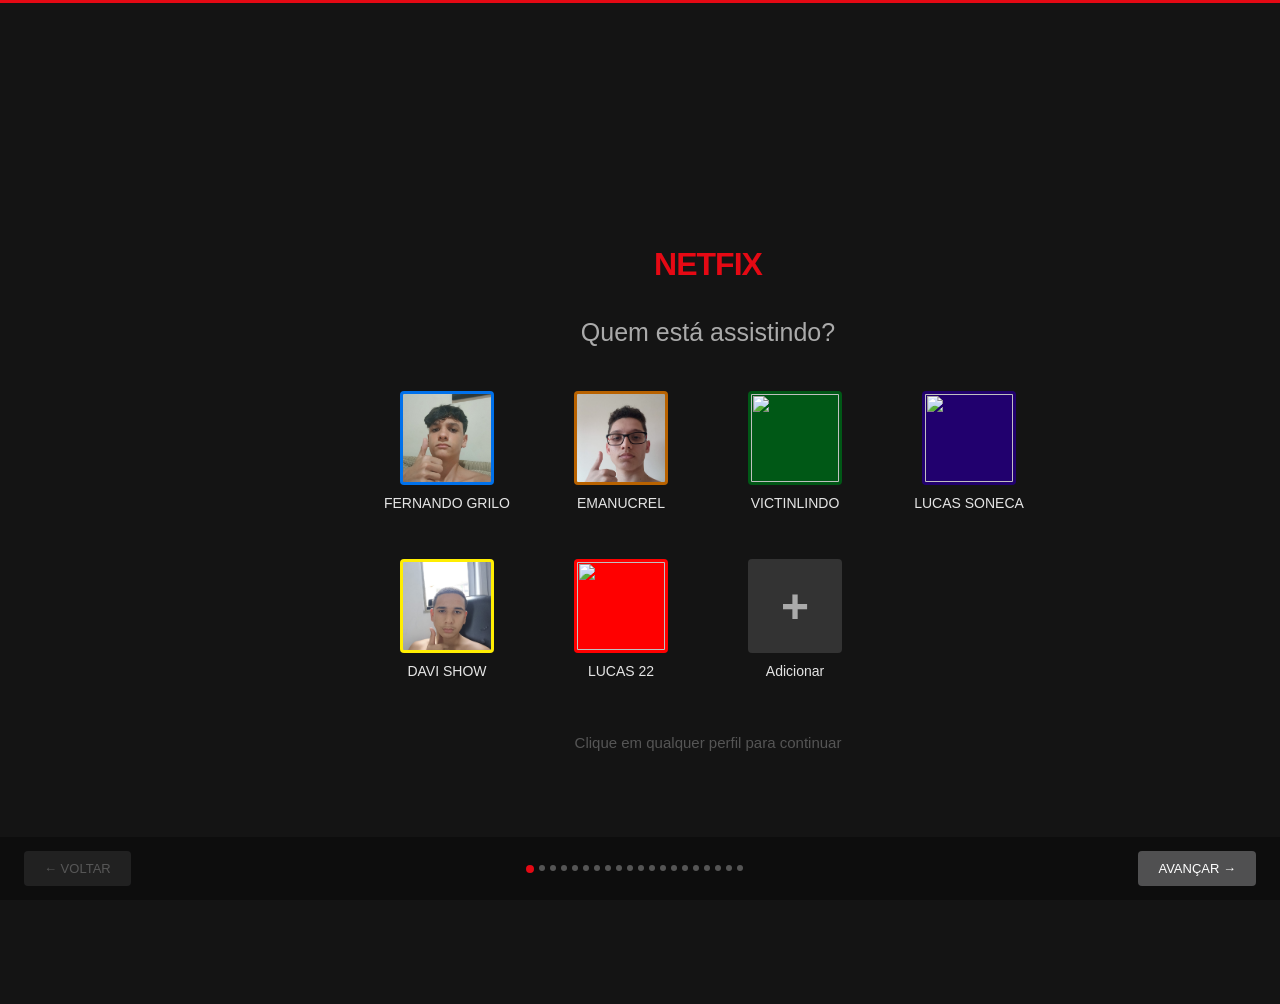
==== index_completo.html @ 7d819371 "Update and rename index_completo to index_completo.html" ====
<!DOCTYPE html>
<html lang="pt-BR">

<head>
  <meta charset="UTF-8">
  <meta name="viewport" content="width=device-width, initial-scale=1.0">
  <title>Desigualdade de Gênero - Netflix</title>
  <link rel="stylesheet" href="style.css">
</head>

<body>

  <div class="progress">
    <div class="progress-fill" id="prog"></div>
  </div>

  <!-- Slide 1: Perfis -->
  <div class="slide active" id="s1">
    <div class="nf-logo" style="margin-bottom:10px">NETFIX</div>
    <p style="font-size:25px;color:#aaa;margin-bottom:4px">Quem está assistindo?</p>
    <div class="profiles" id="profiles-grid">
    <div class="profile-card" onclick="go(2)">
        <div class="avatar" style="background:#0071eb;overflow:hidden;padding:0"><img src="fotofernando (1).jpeg"
            style="width:100%;height:100%;object-fit:cover;display:block"></div><span class="profile-name">FERNANDO
          GRILO</span>
      </div>
    <div class="profile-card" onclick="go(2)">
        <div class="avatar" style="background:#b86200;overflow:hidden;padding:0"><img src="fotoemanuel (1).jpeg"
            style="width:100%;height:100%;object-fit:cover;display:block"></div><span class="profile-name">EMANUCREL</span>
      </div>
    <div class="profile-card" onclick="go(2)">
        <div class="avatar" style="background:#005816;overflow:hidden;padding:0"><img src="foto victor.jpeg"
            style="width:100%;height:100%;object-fit:cover;display:block"></div><span class="profile-name">VICTINLINDO
          </span>
      </div>
    <div class="profile-card" onclick="go(2)">
        <div class="avatar" style="background:#21006e;overflow:hidden;padding:0"><img src="foto lucas soneca.jpeg"
            style="width:100%;height:100%;object-fit:cover;display:block"></div><span class="profile-name">LUCAS SONECA
          </span>
      </div>
    <div class="profile-card" onclick="go(2)">
        <div class="avatar" style="background:#ffee02;overflow:hidden;padding:0"><img src="fotodavi (1).jpeg"
            style="width:100%;height:100%;object-fit:cover;display:block"></div><span class="profile-name">DAVI
          SHOW</span>
      </div>
    <div class="profile-card" onclick="go(2)">
        <div class="avatar" style="background:#ff0000;overflow:hidden;padding:0"><img src="foto lucas avila.jpeg"
            style="width:100%;height:100%;object-fit:cover;display:block"></div><span class="profile-name">LUCAS
          22</span>
      </div>
      
    <div class="profile-card" onclick="openAddProfile()">
        <div class="avatar"
            style="background:#333;display:flex;align-items:center;justify-content:center;font-size:48px;color:#aaa">+
        </div><span class="profile-name">Adicionar</span>
      </div>
    </div>

      <div id="add-modal"
        style="display:none;position:absolute;inset:0;background:rgba(0,0,0,0.85);align-items:center;justify-content:center;z-index:99">
        <div style="background:#1f1f1f;padding:32px;border-radius:8px;width:320px;text-align:center">
          <div style="font-size:25px;font-weight:700;margin-bottom:20px">Novo Perfil</div>
          <input id="new-name" placeholder="Seu nome"
            style="width:100%;padding:10px;border-radius:4px;border:1px solid #555;background:#333;color:#fff;font-size:14px;margin-bottom:12px">
          <input id="new-photo" type="file" accept="image/*"
            style="width:100%;padding:10px;border-radius:4px;border:1px solid #555;background:#333;color:#aaa;font-size:13px;margin-bottom:20px">
          <div style="display:flex;gap:10px;justify-content:center">
            <button onclick="closeModal()"
              style="background:#555;color:#fff;border:none;padding:10px 20px;border-radius:4px;cursor:pointer;font-size:14px">Cancelar</button>
            <button onclick="addProfile()"
              style="background:#E50914;color:#fff;border:none;padding:10px 20px;border-radius:4px;cursor:pointer;font-size:14px">Adicionar</button>
          </div>
        </div>
      </div>
      <p style="font-size:15px;color:#555">Clique em qualquer perfil para continuar</p>
    </div>

    <!-- Slide 2: Loading -->
    <div class="slide" id="s2">
      <div style="display:flex;flex-direction:column;align-items:center;gap:24px">
        <div id="nf-letters" class="loading-n"></div>
        <div class="load-track">
          <div class="load-fill" id="lb"></div>
        </div>
      </div>
    </div>

    <!-- Slide 3: Catálogo -->
    <div class="slide" id="s3" style="align-items:flex-start;justify-content:flex-start;padding-top:32px">
      <div style="width:100%">
        <div class="nf-logo" style="font-size:22px;margin-bottom:18px">NETFIX</div>
        <div class="cat-header"><span>Início</span><span>Séries</span><span>Filmes</span><span>Documentários</span><span
            onclick="go(15)" style="color:#E50914;opacity:1;font-weight:700">Livros do Dia</span></div>
        <div class="row-title">EM DESTAQUE HOJE</div>
        <div class="card-row">
          <div class="card featured" style="background:#8B1A1A" onclick="go(4)">
            <div class="card-overlay"></div>
            <div style="z-index:1">
              <div style="font-size:9px;color:#E50914;font-weight:700;letter-spacing:1px;margin-bottom:2px">DOCUMENTÁRIO
              </div>
              <div class="card-title">Desigualdade de Gênero</div>
            </div>
          </div>
          <div class="card" style="background:#1a4a8a">
            <div class="card-overlay"></div>
            <div class="card-title">O Voto Feminino</div>
          </div>
          <div class="card" style="background:#2d5a2d">
            <div class="card-overlay"></div>
            <div class="card-title">Trabalho Igual</div>
          </div>
          <div class="card" style="background:#6a2d6a">
            <div class="card-overlay"></div>
            <div class="card-title">Vozes Silenciadas</div>
          </div>
        </div>
        <div class="row-title">CONTINUAR ASSISTINDO</div>
        <div class="card-row">
          <div class="card" style="background:#4a2d1a">
            <div class="card-overlay"></div>
            <div class="card-title">Feminismo Global</div>
          </div>
          <div class="card" style="background:#1a3a4a">
            <div class="card-overlay"></div>
            <div class="card-title">Sufrágio</div>
          </div>
          <div class="card" style="background:#3a1a4a">
            <div class="card-overlay"></div>
            <div class="card-title">Brechas Salariais</div>
          </div>
          <div class="card" style="background:#3a4a1a">
            <div class="card-overlay"></div>
            <div class="card-title">Poder e Gênero</div>
          </div>
        </div>
        <p style="font-size:12px;color:#555">Clique em "Desigualdade de Gênero" para assistir</p>
      </div>
    </div>

    <!-- Slide 4: Play -->
    <div class="slide" id="s4">
      <div style="text-align:center">
        <div style="font-size:12px;color:#E50914;letter-spacing:2px;margin-bottom:14px;font-weight:600">NETFIX APRESENTA
        </div>
        <div style="font-size:44px;font-weight:900;line-height:1.1;margin-bottom:10px">DESIGUALDADE<br>DE GÊNERO</div>
        <div style="font-size:15px;color:#aaa;margin-bottom:24px">Um documentário sobre o que precisamos mudar</div>
        <div style="display:flex;justify-content:center;gap:12px">
          <button class="nf-btn" onclick="go(5)">► Assistir</button>
          <button class="nf-btn-sec" onclick="go(5)">+ Minha lista</button>
        </div>
        <div style="margin-top:18px;font-size:12px;color:#555">2025 · Documentário · 1h 47min · 14 anos</div>
      </div>
    </div>

    <!-- Slide 5: Definição -->
    <div class="slide" id="s5" style="align-items:flex-start;justify-content:flex-start;padding-top:36px">
      <div><span class="ep-badge">EP. 1</span><span class="ep-cat">DEFINIÇÃO</span></div>
      <div class="doc-title">O que é desigualdade de gênero?</div>
      <div class="doc-sub">Conceito, dimensões e por que importa</div>

      <div class="grid2">

        <div class="card-dark full">
          <h4>Definição</h4>
          <p>
            Desigualdade de gênero é a distribuição desigual de direitos, oportunidades, poder e recursos entre homens e
            mulheres, perpetuando a subordinação feminina. Enraizada na cultura patriarcal e no machismo, ela se
            manifesta
            na diferença salarial, dupla jornada de trabalho, violência doméstica e menor representação feminina em
            cargos
            de liderança.
          </p>
        </div>

        <div class="card-dark">
          <h4>Dimensões principais</h4>
          <ul>
            <li>Economia → mulheres ganham menos e têm menos cargos altos.</li>
            <li>Política → pouca presença feminina no poder.</li>
            <li>Educação → desigualdade em algumas áreas e oportunidades.</li>
            <li>Saúde e bem-estar → sobrecarga e acesso desigual a cuidados.</li>
            <li>Violência e segurança → mais vítimas de violência e insegurança.</li>
          </ul>
        </div>

        <div class="card-dark">
          <h4>Por que estudar?</h4>
          <p>
            Estudar a desigualdade de gênero é importante para entender as injustiças, combater desigualdades, promover
            o
            respeito e ajudar a construir uma sociedade mais justa, onde todos tenham as mesmas oportunidades.
          </p>
        </div>

      </div>
    </div>

    <!-- Slide 6: Histórico -->
    <div class="slide" id="s6" style="align-items:flex-start;justify-content:flex-start;padding-top:36px">
      <div><span class="ep-badge">EP. 2</span><span class="ep-cat">CONTEXTO HISTÓRICO</span></div>
      <div class="doc-title">Uma longa batalha</div>
      <div class="doc-sub">Como chegamos até aqui?</div>

      <div style="width:100%">

        <div class="tl">
          <div class="tl-dot"></div>
          <div class="tl-text">
            <div class="tl-year">Século XVIII — Origem das ideias</div>
            Debate sobre igualdade surge com o Iluminismo. Mary Wollstonecraft defende educação feminina (1792).
          </div>
        </div>

        <div class="tl">
          <div class="tl-dot"></div>
          <div class="tl-text">
            <div class="tl-year">Século XIX — Surgimento dos movimentos</div>
            Revolução Industrial leva mulheres ao trabalho. Movimentos sufragistas surgem na Europa e EUA — luta pelo
            direito ao voto feminino.
          </div>
        </div>

        <div class="tl">
          <div class="tl-dot"></div>
          <div class="tl-text">
            <div class="tl-year">Início do século XX — Direito ao voto</div>
            Mulheres conquistam o voto em vários países. No Brasil: 1932.
          </div>
        </div>

        <div class="tl">
          <div class="tl-dot"></div>
          <div class="tl-text">
            <div class="tl-year">1948 — Igualdade reconhecida</div>
            ONU proclama a Declaração Universal dos Direitos Humanos, afirmando a igualdade entre homens e mulheres.
          </div>
        </div>

        <div class="tl">
          <div class="tl-dot"></div>
          <div class="tl-text">
            <div class="tl-year">1960–1970 — Segunda onda feminista</div>
            Luta por direitos reprodutivos, igualdade no trabalho e combate à violência doméstica.
          </div>
        </div>

        <div class="tl">
          <div class="tl-dot"></div>
          <div class="tl-text">
            <div class="tl-year">1979 — CEDAW</div>
            Convenção da ONU para eliminar todas as formas de discriminação contra a mulher.
          </div>
        </div>

        <div class="tl">
          <div class="tl-dot"></div>
          <div class="tl-text">
            <div class="tl-year">1990–2000 — Expansão de políticas</div>
            Leis contra violência doméstica, mais acesso à educação e trabalho, e mais mulheres na política.
          </div>
        </div>

        <div class="tl">
          <div class="tl-dot"></div>
          <div class="tl-text">
            <div class="tl-year">2015 — ODS 5</div>
            Igualdade de gênero vira meta global com os Objetivos de Desenvolvimento Sustentável da ONU.
          </div>
        </div>

        <div class="tl">
          <div class="tl-dot"></div>
          <div class="tl-text">
            <div class="tl-year">2017+ — #MeToo</div>
            Debate global sobre assédio, abuso de poder e desigualdade estrutural ganha força.
          </div>
        </div>

      </div>
    </div>

    <!-- Slide 7: Exemplos -->
    <div class="slide" id="s7" style="align-items:flex-start;justify-content:flex-start;padding-top:36px">
      <div><span class="ep-badge">EP. 3</span><span class="ep-cat">EXEMPLOS ATUAIS</span></div>
      <div class="doc-title">Brasil e Mundo</div>
      <div class="doc-sub">A desigualdade em cena hoje</div>
      <div class="grid2">
        <div class="card-dark">
          <h4>No Brasil</h4>
          <ul>
            <li>Mulheres recebem 20% menos que homens</li>
            <li>Apenas 18% do Congresso é feminino</li>
            <li>1 mulher morta por feminicídio a cada 6h</li>
            <li>Trabalho doméstico majoritariamente feminino</li>
            <li>Teto de vidro em cargos executivos</li>
          </ul>
        </div>
        <div class="card-dark">
          <h4>No Mundo</h4>
          <ul>
            <li>Apenas 26 países com paridade de gênero</li>
            <li>650 milhões de mulheres casadas antes dos 18 anos</li>
            <li>Afeganistão proíbe educação feminina</li>
            <li>EUA: 82 cents para cada $1 de homens</li>
            <li>África: maior brecha em saúde feminina</li>
          </ul>
        </div>
      </div>
    </div>

    <!-- Slide 8: Dados -->
    <div class="slide" id="s8" style="align-items:flex-start;justify-content:flex-start;padding-top:36px">
      <div><span class="ep-badge">EP. 4</span><span class="ep-cat">DADOS E ESTATÍSTICAS</span></div>
      <div class="doc-title">Os números que chocam</div>
      <div class="doc-sub">Fonte: ONU Mulheres, FMI, WEF 2024</div>
      <div class="grid2">
        <div class="stat">
          <div class="stat-n">68%</div>
          <div class="stat-l">da lacuna global de gênero ainda precisa ser fechada (WEF 2024)</div>
        </div>
        <div class="stat">
          <div class="stat-n">131</div>
          <div class="stat-l">anos estimados para alcançar igualdade no ritmo atual</div>
        </div>
        <div class="stat">
          <div class="stat-n">2,7x</div>
          <div class="stat-l">mais tempo que mulheres dedicam a trabalho não remunerado</div>
        </div>
        <div class="stat">
          <div class="stat-n">R$760bi</div>
          <div class="stat-l">ganho potencial ao Brasil com igualdade de gênero no trabalho</div>
        </div>
      </div>
    </div>

    <!-- Slide 9: Causas -->
    <div class="slide" id="s9" style="align-items:flex-start;justify-content:flex-start;padding-top:36px">
      <div><span class="ep-badge">EP. 5</span><span class="ep-cat">CAUSAS</span></div>
      <div class="doc-title">Raízes do problema</div>
      <div class="doc-sub">Por que a desigualdade persiste?</div>
      <div class="grid2">
        <div class="card-dark">
          <h4>Estruturais</h4>
          <ul>
            <li>Patriarcado histórico e cultural → sistema que privilegia homens</li>
            <li>Leis e sistemas legais desiguais → direitos não aplicados igualmente</li>
            <li>Acesso desigual à educação → menos oportunidades para mulheres</li>
            <li>Trabalho doméstico não valorizado → trabalho não pago e invisível</li>
          </ul>
        </div>

        <div class="card-dark">
          <h4>Culturais</h4>
          <ul>
            <li>Estereótipos de gênero desde a infância → limitam comportamentos e escolhas</li>
            <li>Representação midiática distorcida → mulheres retratadas de forma inferior</li>
            <li>Normas religiosas restritivas → impõem papéis sociais limitados</li>
            <li>Socialização diferenciada → criação diferente entre homens e mulheres</li>
          </ul>
        </div>

        <div class="card-dark">
          <h4>Econômicas</h4>
          <ul>
            <li>Segregação ocupacional por gênero → profissões separadas e desiguais</li>
            <li>Penalidade pela maternidade → impacto negativo na carreira</li>
            <li>Falta de licença parental igualitária → desigualdade nas responsabilidades</li>
          </ul>
        </div>

        <div class="card-dark">
          <h4>Políticas</h4>
          <ul>
            <li>Sub-representação feminina no poder → poucas mulheres em cargos políticos</li>
            <li>Falta de cotas e políticas afirmativas → pouca correção da desigualdade</li>
            <li>Violência política contra mulheres → intimidação e ataques</li>
          </ul>
        </div>
      </div>
    </div>

    <!-- Slide 10: Consequências -->
    <div class="slide" id="s10" style="align-items:flex-start;justify-content:flex-start;padding-top:36px">
      <div><span class="ep-badge">EP. 6</span><span class="ep-cat">CONSEQUÊNCIAS</span></div>
      <div class="doc-title">O custo da desigualdade</div>
      <div class="doc-sub">Quando a metade não tem voz, todos perdem</div>
      <div class="grid2">
        <div class="card-dark full" style="border-left:3px solid #E50914;border-radius:0 4px 4px 0">
          <h4>Para as mulheres</h4>
          <p>A desigualdade de gênero reduz a autonomia financeira das mulheres, deixando muitas dependentes
            economicamente. Isso aumenta a vulnerabilidade à violência doméstica e prejudica a saúde mental devido à
            sobrecarga e pressão constante. Além disso, limita o acesso a cuidados de saúde adequados e a carreiras de
            maior prestígio e remuneração.</p>
        </div>
        <div class="card-dark">
          <h4>Para a economia</h4>
          <ul>
            <li>PIB global 26% menor (McKinsey) → a exclusão feminina reduz a produtividade e o crescimento econômico
              mundial.</li>
            <li>Desperdício de capital humano → talentos femininos são ignorados pelo mercado.</li>
            <li>Menor inovação e diversidade → menos ideias e soluções criativas.</li>
            <li>Pobreza concentrada em mulheres → mais afetadas pela desigualdade econômica.</li>
          </ul>
        </div>
        <div class="card-dark">
          <h4>Para a sociedade</h4>
          <ul>
            <li>Democracias menos representativas → decisões políticas não refletem toda a população.</li>
            <li>Políticas públicas menos inclusivas → áreas essenciais como saúde da mulher são ignoradas.</li>
            <li>Ciclos intergeracionais de pobreza → desigualdade transmitida de geração em geração.</li>
            <li>Violência como norma naturalizada → agressões deixam de ser combatidas com seriedade.</li>
          </ul>
        </div>
      </div>
    </div>

    <!-- Slide 11: Soluções -->
    <div class="slide" id="s11" style="align-items:flex-start;justify-content:flex-start;padding-top:36px">
      <div><span class="ep-badge">EP. 7</span><span class="ep-cat">SOLUÇÕES</span></div>
      <div class="doc-title">O que podemos fazer?</div>
      <div class="doc-sub">Caminhos reais para a mudança</div>
      <div class="grid2">
        <div class="card-dark">
          <h4>Políticas públicas</h4>
          <ul>
            <li>Cotas de gênero na política → garantem participação feminina e aceleram a igualdade.</li>
            <li>Licença parental igualitária → divide responsabilidades e reduz preconceito no trabalho.</li>
            <li>Lei de igualdade salarial → combate a diferença de remuneração entre homens e mulheres.</li>
            <li>Creches universais públicas → permitem que mulheres trabalhem e estudem sem sobrecarga.</li>
          </ul>
        </div>
        <div class="card-dark">
          <h4>Educação</h4>
          <ul>
            <li>Educação não sexista na infância → forma crianças com visão de igualdade desde cedo.</li>
            <li>Combate a estereótipos na escola → amplia escolhas e quebra limitações sociais.</li>
            <li>Educação sexual e de gênero → promove respeito e previne abusos.</li>
          </ul>
        </div>
        <div class="card-dark">
          <h4>Cultura e mídia</h4>
          <ul>
            <li>Representatividade feminina na mídia → inspira e normaliza mulheres no poder.</li>
            <li>Combate à violência simbólica → reduz preconceitos e estereótipos.</li>
            <li>Campanhas de conscientização → incentivam mudança social.</li>
          </ul>
        </div>
        <div class="card-dark">
          <h4>Individual e coletivo</h4>
          <ul>
            <li>Divisão igualitária das tarefas domésticas → reduz desigualdade dentro de casa.</li>
            <li>Apoio a negócios liderados por mulheres → fortalece autonomia econômica.</li>
            <li>Voto em candidatas e políticas igualitárias → impulsiona políticas de igualdade.</li>
          </ul>
        </div>
      </div>
    </div>

    <!-- Slide 12: Vídeo -->
    <div class="slide" id="s12" style="align-items:center;justify-content:center;flex-direction:column;gap:16px">
      <iframe width="80%" height="400px" src="https://www.youtube.com/embed/xSyXSiEyics" frameborder="0" allowfullscreen
        style="border-radius:8px;border:2px solid #E50914"></iframe>
      <p style="font-size:12px;color:#aaa;max-width:80%;text-align:center;line-height:1.7">
        No vídeo, as desigualdades de gênero no mercado de trabalho brasileiro são comentadas por <span
          style="color:#E50914">Jurema Werneck</span> (Diretora da ONG Criola), <span style="color:#E50914">Helena
          Hirata</span> (Especialista em sociologia do trabalho e do gênero e professora da Universidade de Paris VIII)
        e
        <span style="color:#E50914">Hildete Pereira de Melo</span> (Editora da Revista GÊNERO e Coordenadora do Núcleo
        Transdisciplinar de Estudos de Gênero da UFF).
      </p>
    </div>

    <!-- Slide 13: Conclusão -->
    <div class="slide" id="s13">
      <div style="text-align:center;max-width:520px">
        <div style="font-size:11px;color:#E50914;letter-spacing:2px;margin-bottom:14px">CONCLUSÃO</div>
        <div style="font-size:34px;font-weight:800;line-height:1.2;margin-bottom:16px">"Um mundo igualitário<br>não é
          utopia —<br>é escolha."</div>
        <div style="font-size:14px;color:#aaa;line-height:1.7;margin-bottom:24px">A desigualdade de gênero não é
          inevitável. É o resultado de sistemas, decisões e omissões. Mudá-la exige consciência, políticas e ação
          coletiva.</div>
        <div style="display:flex;justify-content:center;gap:20px;font-size:12px;color:#666"><span>ODS 5 —
            ONU</span><span>|</span><span>Igualdade até 2030</span><span>|</span><span>Você faz parte</span></div>
      </div>
    </div>

    <!-- Slide 14: Créditos -->
    <div class="slide" id="s14">
      <div style="text-align:center">
        <div class="credits-t">Desigualdade de Gênero</div>
        <div class="credits-s">2025 · Documentário</div>
        <div class="divider"></div>
        <div class="credits-sec">
          <h4>Direção e roteiro</h4>
          <div class="credits-name">FEITO POR FERNANDO, EMANUEL, DAVI</div>
        </div>
        <div class="credits-sec">
          <h4>Produção</h4>
          <div class="credits-name">GRUPO DO 2º ANO B</div>
        </div>
        <div class="credits-sec">
          <h4>Fontes</h4>
          <div class="credits-name" style="font-size:12px;color:#777">ONU Mulheres · WEF 2024 · IBGE · McKinsey</div>
        </div>
        <div class="divider"></div>
        <div style="font-size:11px;color:#444;letter-spacing:1px">NETFIX ORIGINALS · 2025</div>
      </div>
    </div>

    <!-- Slide 15: Capa Lucíola -->
    <div class="slide" id="s15"
      style="align-items:center;justify-content:center;flex-direction:column;gap:0;background:radial-gradient(ellipse at center, #1a0505 0%, #141414 70%)">
      <div style="font-size:10px;color:#E50914;letter-spacing:4px;margin-bottom:20px;font-weight:700">LIVROS DO DIA
      </div>

      <div
        style="width:200px;height:300px;background:linear-gradient(160deg,#6b0f0f,#1a0000);border-radius:8px;display:flex;flex-direction:column;align-items:center;justify-content:center;box-shadow:0 0 60px rgba(229,9,20,0.4),0 20px 60px rgba(0,0,0,0.8);border:1px solid #E50914;position:relative;overflow:hidden">
        <div
          style="position:absolute;top:0;left:0;right:0;height:3px;background:linear-gradient(90deg,transparent,#E50914,transparent)">
        </div>
        <div
          style="position:absolute;inset:0;background:repeating-linear-gradient(45deg,transparent,transparent 20px,rgba(255,255,255,0.01) 20px,rgba(255,255,255,0.01) 21px)">
        </div>
        <div style="text-align:center;padding:20px;z-index:1">
          <div style="font-size:10px;color:#E50914;letter-spacing:3px;margin-bottom:16px">ROMANCE</div>
          <div style="font-size:32px;font-weight:900;line-height:1.1;color:#fff;letter-spacing:2px">LUCÍOLA</div>
          <div style="width:50px;height:2px;background:#E50914;margin:16px auto"></div>
          <div style="font-size:11px;color:#aaa;letter-spacing:1px">JOSÉ DE ALENCAR</div>
          <div style="font-size:10px;color:#555;margin-top:8px">1862</div>
        </div>
        <div
          style="position:absolute;bottom:0;left:0;right:0;height:3px;background:linear-gradient(90deg,transparent,#E50914,transparent)">
        </div>
      </div>

      <div style="margin-top:28px;text-align:center">
        <div style="font-size:13px;color:#aaa;margin-bottom:6px">Romance Clássico Brasileiro · 1862</div>
        <div style="font-size:11px;color:#555">Avance para começar a leitura</div>
      </div>

      <button class="nf-btn" onclick="go(16)" style="margin-top:22px">► Começar</button>
    </div>

    <div class="grid2">

  <!-- Slide 16: Resumo -->
    <div class="slide" id="s16" style="align-items:flex-start;justify-content:flex-start;padding-top:36px">
      <div style="margin-bottom:6px">
        <span class="ep-badge">CAP. 1</span>
        <span class="ep-cat">RESUMO</span>
      </div>
      <div class="doc-title">O que acontece em Lucíola?</div>
      <div class="doc-sub">José de Alencar · A história de Lúcia</div>

      <div class="grid2">

        <div class="card-dark full" style="border-left:3px solid #E50914;border-radius:0 4px 4px 0">
          <h4>A história</h4>
          <p>
            <em>Lucíola</em> narra a história de <strong style="color:#E50914">Lúcia</strong>, uma jovem de família
            humilde que, após a morte do pai e a doença do irmão,
            se torna cortesã no Rio de Janeiro para sobreviver e sustentar os seus. O narrador, <strong
              style="color:#E50914">Paulo</strong>, a conhece
            em um baile e se apaixona perdidamente por ela — sem saber, a princípio, quem ela realmente é.
            Ao descobrir a vida que Lúcia leva, Paulo não a abandona. Pelo contrário, ela passa a corresponder
            ao amor dele com uma intensidade que transforma ambos. Lúcia vive um conflito profundo entre
            o mundo em que está presa e o amor puro que sente por Paulo, buscando sua redenção.
            O romance termina de forma trágica — Lúcia morre, mas redimida, pura em sua essência.
          </p>
        </div>

        <div class="card-dark">
          <h4>Personagens</h4>
          <ul>
            <li><strong style="color:#E50914">Lúcia (Lucíola)</strong> → protagonista. Cortesã de aparência fria, mas
              alma
              sensível e pura.</li>
            <li><strong style="color:#E50914">Paulo</strong> → narrador. Jovem honesto que se apaixona por Lúcia e tenta
              salvá-la.</li>
            <li><strong style="color:#E50914">Família de Lúcia</strong> → pai doente e irmão — razão de todo o
              sacrifício
              dela.</li>
            <li><strong style="color:#E50914">Sr. Couto</strong> → homem rico que mantém Lúcia financeiramente.</li>
          </ul>
        </div>

        <div class="card-dark">
          <h4>Estrutura da obra</h4>
          <ul>
            <li>Narrado em <strong style="color:#E50914">primeira pessoa</strong> por Paulo.</li>
            <li>Formato de <strong style="color:#E50914">cartas</strong> enviadas a uma amiga chamada G.M.</li>
            <li>Ambientado no <strong style="color:#E50914">Rio de Janeiro do século XIX</strong>.</li>
            <li>Divide-se em <strong style="color:#E50914">24 capítulos</strong> que seguem a evolução do romance.</li>
          </ul>
        </div>

      </div>
    </div>
</div>

    <!-- Slide 17: Interpretação e Análise -->
    <div class="slide" id="s17" style="align-items:flex-start;justify-content:flex-start;padding-top:36px">
      <div style="margin-bottom:6px">
        <span class="ep-badge">CAP. 2</span>
        <span class="ep-cat">INTERPRETAÇÃO E ANÁLISE</span>
      </div>
      <div class="doc-sub">Leituras profundas da obra</div>

      <div class="grid2">

        <div class="card-dark">
          <h4>A dualidade de Lúcia</h4>
          <p>Lúcia carrega dois mundos: o corpo que vende e a alma que preserva. Alencar constrói uma personagem que é
            ao
            mesmo tempo <strong style="color:#E50914">impura aos olhos da sociedade</strong> e <strong
              style="color:#E50914">pura em sua essência moral</strong>. Ela não escolheu a vida que tem — foi empurrada
            a
            ela pela miséria.</p>
        </div>

        <div class="card-dark">
          <h4>Crítica social velada</h4>
          <p>O romance denuncia a <strong style="color:#E50914">hipocrisia da sociedade burguesa</strong>: os mesmos
            homens ricos que frequentam Lúcia são os que a condenam publicamente. Alencar mostra que o julgamento moral
            recai sobre a mulher, nunca sobre o homem que a explora.</p>
        </div>

        <div class="card-dark">
          <h4>O amor como redenção</h4>
          <p>Para Alencar, o <strong style="color:#E50914">amor romântico e puro</strong> é a única força capaz de
            redimir
            Lúcia. O amor de Paulo não a salva da morte, mas a salva de si mesma — ela morre reconciliada com sua
            própria
            alma, o que no Romantismo representa a <strong style="color:#E50914">vitória moral</strong>.</p>
        </div>

        <div class="card-dark">
          <h4>O olhar masculino</h4>
          <p>Paulo narra a história — e isso é uma escolha importante. <strong style="color:#E50914">Lúcia nunca fala
              por
              si mesma</strong> de forma direta: sua história é filtrada pelo ponto de vista de um homem. Isso reflete a
            estrutura patriarcal da época, em que a voz da mulher era mediada e controlada.</p>
        </div>

      </div>
    </div>

    <!-- Slide 18: Características do Romantismo -->
    <div class="slide" id="s18" style="align-items:flex-start;justify-content:flex-start;padding-top:36px">
      <div style="margin-bottom:6px">
        <span class="ep-badge">CAP. 3</span>
        <span class="ep-cat">CARACTERÍSTICAS DO ROMANTISMO</span>
      </div>
      <div class="doc-title">Romantismo em Lucíola</div>
      <div class="doc-sub">Como o movimento literário aparece na obra</div>

      <div class="grid2">

        <div class="card-dark full" style="border-left:3px solid #E50914;border-radius:0 4px 4px 0">
          <h4>O que é o Romantismo?</h4>
          <p>O Romantismo foi um movimento literário e artístico do século XIX que valorizava as emoções, a
            subjetividade,
            o individualismo e o conflito entre o ideal e o real. No Brasil, teve três fases: a <strong
              style="color:#E50914">indianista</strong> (Gonçalves Dias), a <strong
              style="color:#E50914">ultrarromântica</strong> (Álvares de Azevedo) e a <strong
              style="color:#E50914">condoreira</strong> (Castro Alves). Lucíola pertence à <strong
              style="color:#E50914">2ª geração</strong>, mas com características próprias de Alencar.</p>
        </div>

        <div class="card-dark">
          <h4>Idealização da mulher</h4>
          <ul>
            <li>Lúcia é retratada com beleza quase sobrenatural.</li>
            <li>Mesmo sendo cortesã, é "pura por dentro".</li>
            <li>A mulher romântica é sempre elevada a um ideal inatingível.</li>
          </ul>
        </div>

        <div class="card-dark">
          <h4>Subjetividade e emoção</h4>
          <ul>
            <li>A narrativa é construída sobre sentimentos intensos.</li>
            <li>O amor é tratado como força maior que qualquer norma social.</li>
            <li>Os personagens agem movidos pela emoção, não pela razão.</li>
          </ul>
        </div>

        <div class="card-dark">
          <h4>Conflito entre ideal e real</h4>
          <ul>
            <li>Lúcia quer amar, mas a sociedade não a permite.</li>
            <li>Paulo quer salvá-la, mas não consegue mudar o mundo ao redor.</li>
            <li>O final trágico é típico do Romantismo: o ideal só se realiza na morte.</li>
          </ul>
        </div>

        <div class="card-dark">
          <h4>Presença da morte</h4>
          <ul>
            <li>A morte de Lúcia não é punição, mas purificação.</li>
            <li>Morrer apaixonada e redimida é o destino "nobre" da heroína romântica.</li>
            <li>Reflete a visão do Romantismo: a morte como libertação da imperfeição do mundo.</li>
          </ul>
        </div>

      </div>
    </div>

    <!-- Slide 19: Enriquecimento -->
    <div class="slide" id="s19" style="align-items:flex-start;justify-content:flex-start;padding-top:36px">
      <div style="margin-bottom:6px">
        <span class="ep-badge">CAP. 4</span>
        <span class="ep-cat">ENRIQUECIMENTO</span>
      </div>
      <div class="doc-title">Lucíola além do livro</div>
      <div class="doc-sub">Filosofia, história, cinema e realidade</div>

      <div class="grid2">

        <div class="card-dark" style="border-left:3px solid #E50914;border-radius:0 4px 4px 0">
          <h4>🎬 Conexão com o cinema</h4>
          <p>
            O filme <strong style="color:#E50914">Moulin Rouge! (2001)</strong> conta a história de Satine, uma cortesã
            de
            Paris que se apaixona por um escritor pobre — e morre de tuberculose no fim. A estrutura é quase idêntica à
            de
            Lucíola: amor impossível, redenção pelo sentimento e morte como libertação. Ambas as obras mostram que a
            sociedade condena a mulher, mas romantiza seu sofrimento.
          </p>
        </div>

        <div class="card-dark">
          <h4>🧠 Filosofia: Rousseau</h4>
          <p>
            Jean-Jacques Rousseau defendia que <strong style="color:#E50914">o homem nasce bom, mas a sociedade o
              corrompe</strong>. Lúcia é a personificação dessa ideia: ela não é má por natureza — foi a pobreza e a
            estrutura social que a levaram à prostituição. Alencar, consciente ou não, ecoa Rousseau ao mostrar que o
            "vício" de Lúcia é produto do meio, não da alma.
          </p>
        </div>

        <div class="card-dark">
          <h4>📺 Conexão com série</h4>
          <p>
            A série <strong style="color:#E50914">Bridgerton (Netflix)</strong> explora como mulheres da alta sociedade
            do
            século XIX eram tratadas como mercadorias no mercado matrimonial. Assim como Lúcia, as personagens de
            Bridgerton não têm poder sobre seus próprios destinos — o corpo feminino é sempre objeto de negociação
            social,
            seja no casamento ou fora dele.
          </p>
        </div>

        <div class="card-dark">
          <h4>🌍 Realidade hoje</h4>
          <p>
            A história de Lúcia não ficou no passado. No Brasil, mulheres em situação de vulnerabilidade econômica ainda
            são empurradas para a exploração sexual. Segundo o <strong style="color:#E50914">IBGE</strong>, 54% das
            mulheres em extrema pobreza são negras. A diferença entre Lúcia e a realidade de hoje é que hoje temos leis
            —
            mas a estrutura social que cria essas situações permanece a mesma.
          </p>
        </div>

      </div>
    </div>

    <!-- Slide 14: Créditos -->
    <div class="slide" id="s20">
      <div style="text-align:center">
        <div class="credits-t">LUCÍOLA</div>
        <div class="credits-s">2025 · LIVROS DO DIA</div>
        <div class="divider"></div>
        <div class="credits-sec">
          <h4>A MELHOR DIREÇÃO E ROTEIRO DE CACHU</h4>
          <div class="credits-name">FEITO POR FERNANDO, EMANUEL, DAVI, LUCAS ÁVILA, LUCAS BRANDÃO e VICTOR</div>
        </div>
        <div class="credits-sec">
          <h4>Produção</h4>
          <div class="credits-name">GRUPO DO 2º ANO B </div>
        </div>
        <div class="divider"></div>
        <div style="font-size:11px;color:#444;letter-spacing:1px">NETFIX ORIGINALS · 2025</div>
      </div>
    </div>

    <div class="nav">
      <button class="nav-btn" id="btn-prev" onclick="prev()" disabled>← VOLTAR</button>
      <div class="dots" id="dots"></div>
      <button class="nav-btn" id="btn-next" onclick="next()">AVANÇAR →</button>
    </div>

    <script src="script.js"></script>
</body>

</html>
---- style.css ----
<style>
*{
  box-sizing:border-box;
  margin:0;
  padding:0
}

body{
  font-family:'Helvetica Neue',Arial,sans-serif;
  background:#141414;
  color:#fff;
  overflow:hidden;
  height:100vh
}

.slide{
  background:#141414;
  color:#fff;
  height:100vh;
  width:100vw;
  display:none;
  padding:48px 60px;
  position:relative;
  overflow:hidden;
  flex-direction:column;
  justify-content:center;
  align-items:center
}

.slide.active{display:flex}

.nf-logo{
  color:#E50914;
  font-size:32px;
  font-weight:900;
  letter-spacing:-1px
}

.nf-red{color:#E50914}

.nf-btn{
  background:#E50914;
  color:#fff;
  border:none;
  padding:13px 28px;
  border-radius:4px;
  font-size:15px;
  font-weight:600;
  cursor:pointer;
  font-family:inherit
}

.nf-btn:hover{background:#b20710}

.nf-btn-sec{
  background:rgba(109,109,110,0.7);
  color:#fff;
  border:none;
  padding:13px 28px;
  border-radius:4px;
  font-size:15px;
  cursor:pointer;
  font-family:inherit;
  margin-left:12px
}

.progress{
  position:absolute;
  top:0;
  left:0;
  width:100%;
  height:3px;
  background:#333
}

.progress-fill{
  height:3px;
  background:#E50914;
  transition:width .4s ease
}

.nav{
  position:absolute;
  bottom:0;
  left:0;
  right:0;
  background:#0d0d0d;
  padding:14px 24px;
  display:flex;
  justify-content:space-between;
  align-items:center
}

.nav-btn{
  background:rgba(109,109,110,0.7);
  color:#fff;
  border:none;
  padding:10px 20px;
  border-radius:4px;
  font-size:13px;
  cursor:pointer;
  font-family:inherit
}

.nav-btn:hover{background:rgba(109,109,110,1)}

.nav-btn:disabled{
  opacity:.3;
  cursor:default
}

.dots{
  display:flex;
  gap:5px
}

.dot{
  width:6px;
  height:6px;
  border-radius:50%;
  background:#555;
  cursor:pointer;
  transition:all .2s
}

.dot.active{
  background:#E50914;
  width:8px;
  height:8px
}

.profiles{
  display:grid;
  grid-template-columns:repeat(4,1fr);
  gap:24px;
  margin:28px auto;
  width:fit-content
}

.profile-card{
  display:flex;
  flex-direction:column;
  align-items:center;
  gap:10px;
  cursor:pointer;
  padding:12px;
  border-radius:4px;
  transition:all .2s
}

.profile-card:hover .avatar{border:3px solid #fff}

.avatar{
  width:88px;
  height:88px;
  border-radius:4px;
  display:flex;
  align-items:center;
  justify-content:center;
  font-size:36px;
  font-weight:700;
  border:3px solid transparent;
  transition:border .2s;
  overflow:hidden;
  padding:0
}

.profile-name{
  font-size:14px;
  color:#e5e5e5
}

.loading-n{
  font-size:80px;
  font-weight:900;
  color:#E50914;
  font-family:'Georgia',serif
}

.load-track{
  width:260px;
  height:4px;
  background:#333;
  border-radius:2px
}

.load-fill{
  height:4px;
  background:#E50914;
  border-radius:2px;
  animation:lf 1.5s ease forwards
}

@keyframes lf{
  from{width:0}
  to{width:100%}
}

.cat-header{
  display:flex;
  gap:28px;
  margin-bottom:20px;
  font-size:14px;
  color:#e5e5e5
}

.cat-header span{
  cursor:pointer;
  opacity:.7;
  padding-bottom:4px
}

.cat-header span:first-child{
  opacity:1;
  border-bottom:2px solid #E50914
}

.row-title{
  font-size:13px;
  font-weight:500;
  color:#e5e5e5;
  margin-bottom:10px;
  letter-spacing:.5px
}

.card-row{
  display:flex;
  gap:10px;
  margin-bottom:18px
}

.card{
  min-width:120px;
  height:72px;
  border-radius:4px;
  display:flex;
  align-items:flex-end;
  padding:7px 9px;
  cursor:pointer;
  transition:transform .2s;
  position:relative;
  overflow:hidden;
  flex-shrink:0
}

.card:hover{transform:scale(1.06)}

.card-overlay{
  position:absolute;
  inset:0;
  background:linear-gradient(to top,rgba(0,0,0,.9) 0%,rgba(0,0,0,0) 60%)
}

.card-title{
  font-size:10px;
  font-weight:600;
  z-index:1;
  line-height:1.2
}

.featured{
  min-width:210px;
  height:112px;
  border:2px solid #E50914
}

.ep-badge{
  background:#E50914;
  color:#fff;
  font-size:11px;
  padding:3px 10px;
  border-radius:2px;
  letter-spacing:1px;
  font-weight:600;
  display:inline-block;
  margin-bottom:6px
}

.ep-cat{
  font-size:12px;
  color:#aaa;
  margin-left:8px
}

.doc-title{
  font-size:30px;
  font-weight:700;
  line-height:1.2;
  width:100%;
  margin:6px 0
}

.doc-sub{
  font-size:14px;
  color:#aaa;
  margin-bottom:22px;
  width:100%
}

.grid2{
  display:grid;
  grid-template-columns:1fr 1fr;
  gap:14px;
  width:100%
}

.card-dark{
  background:#1f1f1f;
  border-radius:4px;
  padding:16px
}

.card-dark h4{
  font-size:10px;
  color:#E50914;
  margin-bottom:8px;
  letter-spacing:.5px;
  text-transform:uppercase
}

.card-dark p,
.card-dark li{
  font-size:12px;
  color:#ccc;
  line-height:1.6
}

.card-dark ul{padding-left:14px}

.full{grid-column:1/-1}

.stat{
  background:#1f1f1f;
  border-left:3px solid #E50914;
  padding:12px 16px;
  margin-bottom:10px;
  border-radius:0 4px 4px 0
}

.stat-n{
  font-size:30px;
  font-weight:700;
  color:#E50914
}

.stat-l{
  font-size:12px;
  color:#aaa
}

.tl{
  display:flex;
  gap:14px;
  margin-bottom:12px;
  align-items:flex-start
}

.tl-dot{
  width:12px;
  height:12px;
  background:#E50914;
  border-radius:50%;
  flex-shrink:0;
  margin-top:3px
}

.tl-text{
  font-size:12px;
  color:#ccc;
  line-height:1.5
}

.tl-year{
  font-size:11px;
  color:#E50914;
  font-weight:600;
  margin-bottom:2px
}

.credits-t{
  font-size:34px;
  font-weight:700;
  color:#E50914;
  margin-bottom:4px
}

.credits-s{
  font-size:14px;
  color:#777;
  margin-bottom:28px
}

.credits-sec{margin-bottom:18px}

.credits-sec h4{
  font-size:11px;
  color:#777;
  letter-spacing:2px;
  margin-bottom:6px;
  text-transform:uppercase
}

.credits-name{
  font-size:14px;
  color:#e5e5e5;
  margin-bottom:3px
}

.divider{
  width:60px;
  height:2px;
  background:#E50914;
  margin:18px auto
}

@keyframes fadeIn{
  from{opacity:0;transform:translateY(12px)}
  to{opacity:1;transform:translateY(0)}
}

.slide.active > *{
  animation:fadeIn .45s ease both
}
</style>
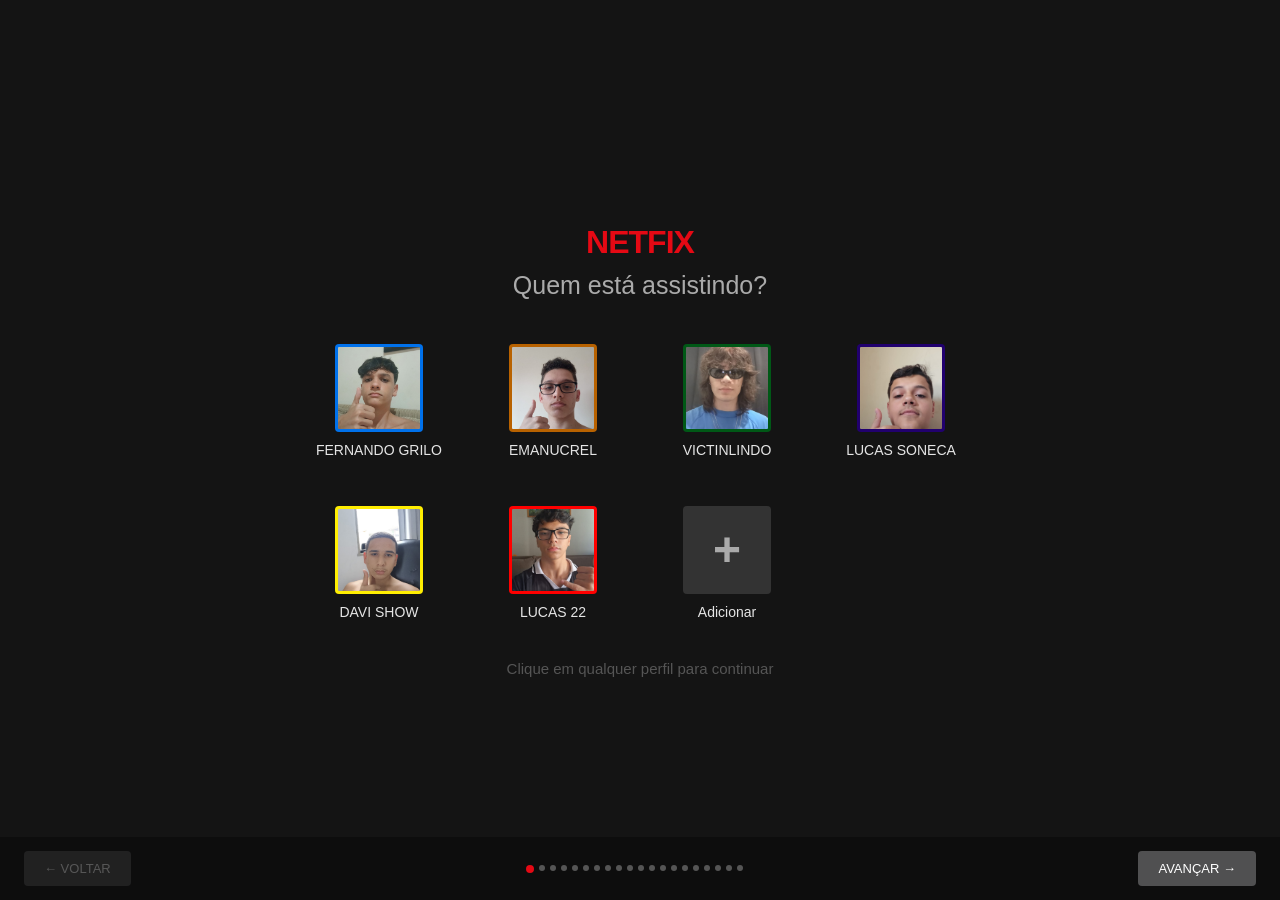
==== commit 8da510fb: "Enhance text formatting with line breaks Added line breaks to improve text formatting in paragraphs." ====
--- a/index_completo.html
+++ b/index_completo.html
@@ -164,10 +164,8 @@
           <h4>Definição</h4>
           <p>
             Desigualdade de gênero é a distribuição desigual de direitos, oportunidades, poder e recursos entre homens e
-            mulheres, perpetuando a subordinação feminina. Enraizada na cultura patriarcal e no machismo, ela se
-            manifesta
-            na diferença salarial, dupla jornada de trabalho, violência doméstica e menor representação feminina em
-            cargos
+            mulheres, perpetuando a subordinação feminina. Enraizada na cultura patriarcal e no machismo, ela se manifesta 
+            na diferença salarial, dupla jornada de trabalho, violência doméstica e <br>menor representação feminina em cargos
             de liderança.
           </p>
         </div>
@@ -187,8 +185,7 @@
           <h4>Por que estudar?</h4>
           <p>
             Estudar a desigualdade de gênero é importante para entender as injustiças, combater desigualdades, promover
-            o
-            respeito e ajudar a construir uma sociedade mais justa, onde todos tenham as mesmas oportunidades.
+            o respeito e ajudar a construir uma <br>sociedade mais justa, onde todos tenham as mesmas oportunidades.
           </p>
         </div>
 
@@ -389,7 +386,7 @@
           <h4>Para as mulheres</h4>
           <p>A desigualdade de gênero reduz a autonomia financeira das mulheres, deixando muitas dependentes
             economicamente. Isso aumenta a vulnerabilidade à violência doméstica e prejudica a saúde mental devido à
-            sobrecarga e pressão constante. Além disso, limita o acesso a cuidados de saúde adequados e a carreiras de
+            sobrecarga e pressão constante. Além disso, limita o acesso a cuidados de saúde adequados e <br>a carreiras de
             maior prestígio e remuneração.</p>
         </div>
         <div class="card-dark">
--- a/style.css
+++ b/style.css
@@ -1,4 +1,4 @@
-<style>
+
 *{
   box-sizing:border-box;
   margin:0;
@@ -421,4 +421,4 @@
 .slide.active > *{
   animation:fadeIn .45s ease both
 }
-</style>
+
